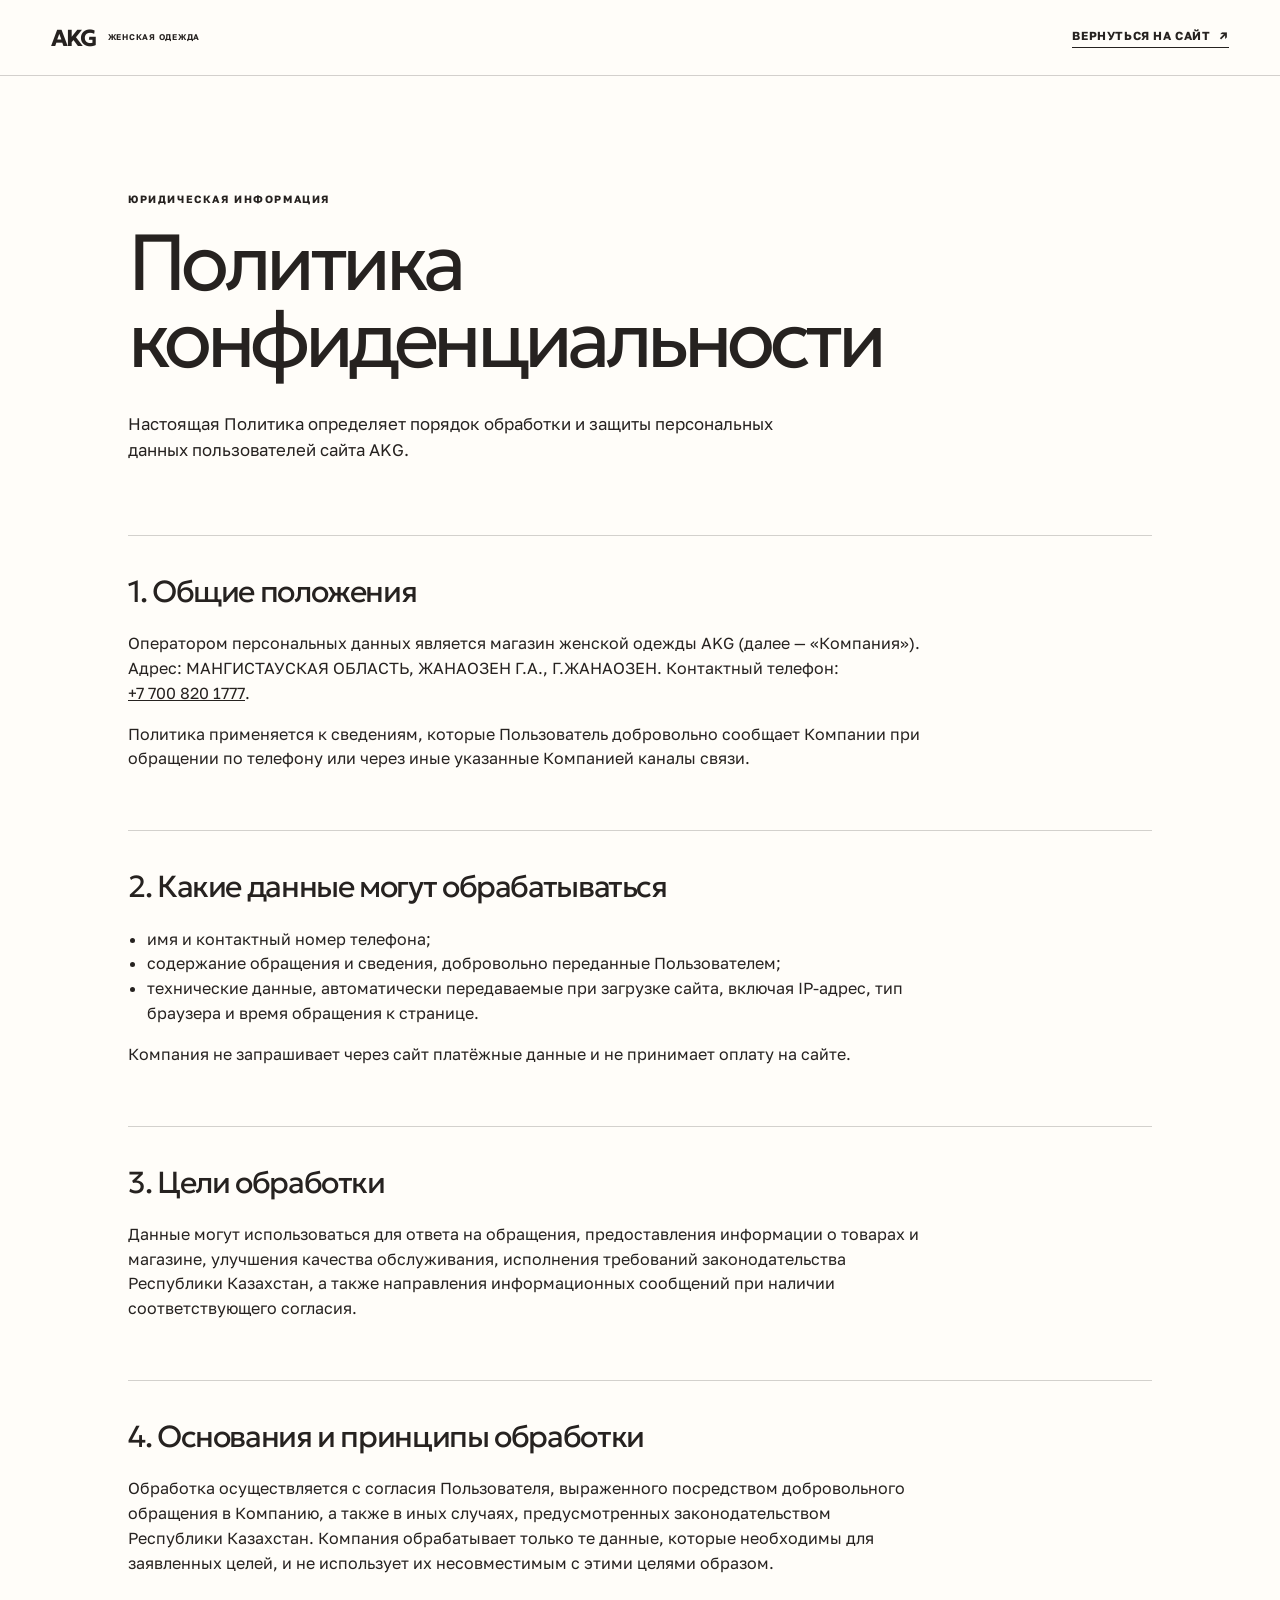
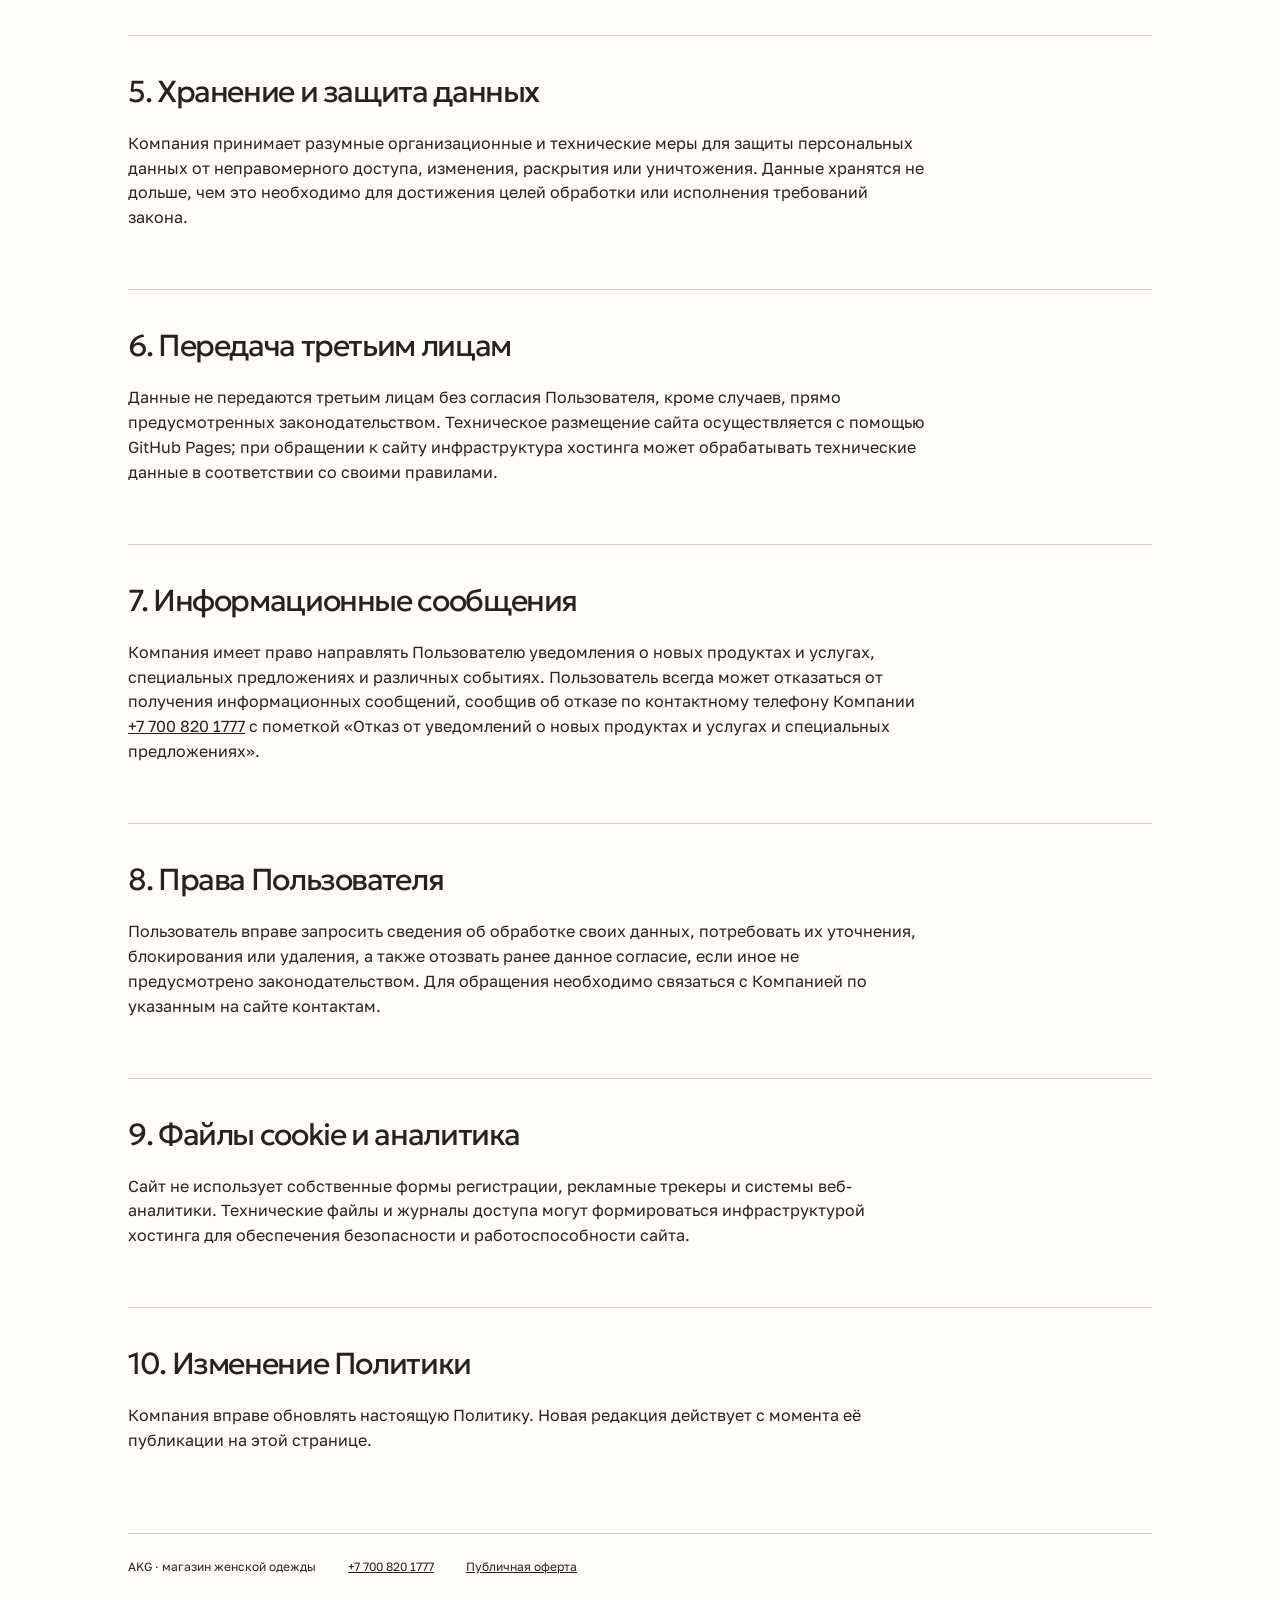
==== privacy/index.html @ e5614c27 "feat: build AKG clothing landing page" ====
<!DOCTYPE html>
<html lang="ru">
<head>
  <meta charset="utf-8">
  <meta name="viewport" content="width=device-width, initial-scale=1">
  <meta name="theme-color" content="#fffaf4">
  <meta name="description" content="Политика конфиденциальности магазина женской одежды AKG.">
  <link rel="canonical" href="https://www.akgstore.kz/privacy/">
  <link rel="icon" href="../assets/favicon.svg" type="image/svg+xml">
  <link rel="stylesheet" href="../styles.css">
  <title>Политика конфиденциальности — AKG</title>
</head>
<body class="legal-page">
  <header class="site-header">
    <a class="brand" href="../" aria-label="AKG — на главную">
      <span class="brand__name">AKG</span>
      <span class="brand__note">женская одежда</span>
    </a>
    <a class="text-link" href="../">Вернуться на сайт <span aria-hidden="true">↗</span></a>
  </header>

  <main class="legal-main">
    <p class="legal-kicker">Юридическая информация</p>
    <h1 class="long-title"><span>Политика</span><br><span>конфиденциальности</span></h1>
    <p class="legal-intro">Настоящая Политика определяет порядок обработки и защиты персональных данных пользователей сайта AKG.</p>

    <div class="legal-content">
      <section>
        <h2>1. Общие положения</h2>
        <p>Оператором персональных данных является магазин женской одежды AKG (далее — «Компания»). Адрес: МАНГИСТАУСКАЯ ОБЛАСТЬ, ЖАНАОЗЕН Г.А., Г.ЖАНАОЗЕН. Контактный телефон: <a href="tel:+77008201777">+7&nbsp;700&nbsp;820&nbsp;1777</a>.</p>
        <p>Политика применяется к сведениям, которые Пользователь добровольно сообщает Компании при обращении по телефону или через иные указанные Компанией каналы связи.</p>
      </section>

      <section>
        <h2>2. Какие данные могут обрабатываться</h2>
        <ul>
          <li>имя и контактный номер телефона;</li>
          <li>содержание обращения и сведения, добровольно переданные Пользователем;</li>
          <li>технические данные, автоматически передаваемые при загрузке сайта, включая IP-адрес, тип браузера и время обращения к странице.</li>
        </ul>
        <p>Компания не запрашивает через сайт платёжные данные и не принимает оплату на сайте.</p>
      </section>

      <section>
        <h2>3. Цели обработки</h2>
        <p>Данные могут использоваться для ответа на обращения, предоставления информации о товарах и магазине, улучшения качества обслуживания, исполнения требований законодательства Республики Казахстан, а также направления информационных сообщений при наличии соответствующего согласия.</p>
      </section>

      <section>
        <h2>4. Основания и принципы обработки</h2>
        <p>Обработка осуществляется с согласия Пользователя, выраженного посредством добровольного обращения в Компанию, а также в иных случаях, предусмотренных законодательством Республики Казахстан. Компания обрабатывает только те данные, которые необходимы для заявленных целей, и не использует их несовместимым с этими целями образом.</p>
      </section>

      <section>
        <h2>5. Хранение и защита данных</h2>
        <p>Компания принимает разумные организационные и технические меры для защиты персональных данных от неправомерного доступа, изменения, раскрытия или уничтожения. Данные хранятся не дольше, чем это необходимо для достижения целей обработки или исполнения требований закона.</p>
      </section>

      <section>
        <h2>6. Передача третьим лицам</h2>
        <p>Данные не передаются третьим лицам без согласия Пользователя, кроме случаев, прямо предусмотренных законодательством. Техническое размещение сайта осуществляется с помощью GitHub Pages; при обращении к сайту инфраструктура хостинга может обрабатывать технические данные в соответствии со своими правилами.</p>
      </section>

      <section>
        <h2>7. Информационные сообщения</h2>
        <p>Компания имеет право направлять Пользователю уведомления о новых продуктах и услугах, специальных предложениях и различных событиях. Пользователь всегда может отказаться от получения информационных сообщений, сообщив об отказе по контактному телефону Компании <a href="tel:+77008201777">+7&nbsp;700&nbsp;820&nbsp;1777</a> с пометкой «Отказ от уведомлений о новых продуктах и услугах и специальных предложениях».</p>
      </section>

      <section>
        <h2>8. Права Пользователя</h2>
        <p>Пользователь вправе запросить сведения об обработке своих данных, потребовать их уточнения, блокирования или удаления, а также отозвать ранее данное согласие, если иное не предусмотрено законодательством. Для обращения необходимо связаться с Компанией по указанным на сайте контактам.</p>
      </section>

      <section>
        <h2>9. Файлы cookie и аналитика</h2>
        <p>Сайт не использует собственные формы регистрации, рекламные трекеры и системы веб-аналитики. Технические файлы и журналы доступа могут формироваться инфраструктурой хостинга для обеспечения безопасности и работоспособности сайта.</p>
      </section>

      <section>
        <h2>10. Изменение Политики</h2>
        <p>Компания вправе обновлять настоящую Политику. Новая редакция действует с момента её публикации на этой странице.</p>
      </section>
    </div>

    <div class="legal-meta">
      <span>AKG · магазин женской одежды</span>
      <a href="tel:+77008201777">+7&nbsp;700&nbsp;820&nbsp;1777</a>
      <a href="../offer/">Публичная оферта</a>
    </div>
  </main>
</body>
</html>
---- styles.css ----
@font-face {
  font-family: "Geologica";
  src: url("assets/fonts/Geologica-Variable.ttf") format("truetype");
  font-weight: 100 900;
  font-style: normal;
  font-display: swap;
}

@font-face {
  font-family: "Golos Text";
  src: url("assets/fonts/GolosText-Variable.ttf") format("truetype");
  font-weight: 400 900;
  font-style: normal;
  font-display: swap;
}

:root {
  --base: #f6f0e8;
  --paper: #fffdf9;
  --mint: #aee3d8;
  --blue: #86d1c4;
  --orange: #f28c48;
  --brown: #49362f;
  --ink: #262220;
  --line: rgba(38, 34, 32, 0.2);
  --display: "Geologica", sans-serif;
  --body: "Golos Text", sans-serif;
  --gutter: clamp(1.25rem, 4vw, 4.5rem);
  --space: clamp(6rem, 12vw, 11rem);
}

*, *::before, *::after { box-sizing: border-box; }

html {
  scroll-behavior: smooth;
  scroll-padding-top: 5rem;
}

body {
  margin: 0;
  overflow-x: hidden;
  color: var(--ink);
  background: var(--base);
  font-family: var(--body);
  font-size: 1rem;
  line-height: 1.55;
}

img { display: block; width: 100%; }
a { color: inherit; }
button, a { -webkit-tap-highlight-color: transparent; }

.sr-only {
  position: absolute;
  width: 1px;
  height: 1px;
  padding: 0;
  margin: -1px;
  overflow: hidden;
  clip: rect(0, 0, 0, 0);
  white-space: nowrap;
  border: 0;
}

.skip-link {
  position: fixed;
  top: 0.75rem;
  left: 0.75rem;
  z-index: 100;
  padding: 0.75rem 1rem;
  color: var(--paper);
  background: var(--ink);
  transform: translateY(-150%);
}

.skip-link:focus { transform: none; }

.site-header {
  position: fixed;
  inset: 0 0 auto;
  z-index: 10;
  display: flex;
  align-items: center;
  justify-content: space-between;
  min-height: 4.75rem;
  padding: 0.75rem var(--gutter);
  border-bottom: 1px solid var(--line);
  background: rgba(246, 240, 232, 0.84);
  backdrop-filter: blur(10px);
  transition: background-color 180ms ease, border-color 180ms ease;
}

.site-header.is-scrolled,
.site-header.is-open {
  background: rgba(246, 240, 232, 0.95);
  border-color: var(--line);
  backdrop-filter: blur(12px);
}

.brand {
  display: inline-flex;
  align-items: center;
  gap: 0.75rem;
  text-decoration: none;
  line-height: 1;
}

.brand__name {
  font-family: var(--display);
  font-size: 1.45rem;
  font-variation-settings: "SHRP" 68, "CRSV" 0;
  font-weight: 680;
  letter-spacing: -0.08em;
}

.brand__note {
  max-width: 7rem;
  font-size: 0.52rem;
  font-weight: 650;
  line-height: 1.2;
  letter-spacing: 0.09em;
  text-transform: uppercase;
}

.menu-toggle {
  position: relative;
  z-index: 2;
  display: grid;
  width: 2.75rem;
  height: 2.75rem;
  padding: 0.85rem 0.55rem;
  border: 0;
  background: transparent;
  cursor: pointer;
}

.menu-toggle span:not(.sr-only) {
  display: block;
  width: 100%;
  height: 1px;
  background: currentColor;
  transition: transform 180ms ease;
}

.menu-toggle[aria-expanded="true"] span:first-child { transform: translateY(6px) rotate(45deg); }
.menu-toggle[aria-expanded="true"] span:nth-child(2) { transform: translateY(-6px) rotate(-45deg); }

.site-nav {
  position: fixed;
  inset: 0;
  display: flex;
  flex-direction: column;
  justify-content: center;
  gap: 1rem;
  padding: 6rem var(--gutter);
  background: var(--mint);
  opacity: 0;
  visibility: hidden;
  transform: translateY(-1rem);
  transition: opacity 180ms ease, visibility 180ms ease, transform 180ms ease;
}

.site-nav.is-open {
  opacity: 1;
  visibility: visible;
  transform: none;
}

.site-nav a {
  width: fit-content;
  font-family: var(--display);
  font-size: clamp(2.2rem, 10vw, 4rem);
  font-weight: 360;
  letter-spacing: -0.05em;
  text-decoration: none;
}

.hero {
  min-height: 100svh;
  padding-top: 4.75rem;
}

.hero__copy {
  position: relative;
  display: flex;
  flex-direction: column;
  justify-content: center;
  min-height: 47svh;
  padding: 3.2rem var(--gutter) 2.7rem;
}

.eyebrow,
.section-mark {
  margin: 0 0 1.4rem;
  font-size: 0.66rem;
  font-weight: 700;
  letter-spacing: 0.16em;
  text-transform: uppercase;
}

.hero h1,
.display-title {
  margin: 0;
  font-family: var(--display);
  font-variation-settings: "SHRP" 52, "CRSV" 0;
  font-weight: 320;
  line-height: 0.92;
  letter-spacing: -0.075em;
}

.hero h1 { font-size: clamp(3.25rem, 13vw, 8.7rem); }
.hero h1 span { display: block; }
.hero h1 span:last-child { margin-left: 0.45em; }
.display-title { font-size: clamp(3rem, 9vw, 7.2rem); }

.hero__lead {
  max-width: 26rem;
  margin: 1.8rem 0 0;
  font-size: clamp(1rem, 2.3vw, 1.25rem);
}

.hero__actions {
  display: flex;
  flex-wrap: wrap;
  align-items: center;
  gap: 1.25rem;
  margin-top: 2rem;
}

.button {
  display: inline-flex;
  align-items: center;
  justify-content: center;
  min-height: 3.25rem;
  padding: 0.8rem 1.4rem;
  border: 1px solid currentColor;
  border-radius: 100vw;
  font-size: 0.73rem;
  font-weight: 700;
  letter-spacing: 0.06em;
  text-decoration: none;
  text-transform: uppercase;
  transition: color 180ms ease, background-color 180ms ease, transform 180ms ease;
}

.button:hover { transform: translateY(-2px); }
.button--dark { color: var(--paper); background: var(--ink); border-color: var(--ink); }
.button--dark:hover { color: var(--ink); background: var(--mint); border-color: var(--mint); }
.button--light { color: var(--ink); background: var(--paper); border-color: var(--paper); }
.button--light:hover { background: var(--mint); border-color: var(--mint); }

.text-link {
  display: inline-flex;
  align-items: center;
  gap: 0.55rem;
  padding-bottom: 0.18rem;
  border-bottom: 1px solid currentColor;
  font-size: 0.73rem;
  font-weight: 700;
  letter-spacing: 0.05em;
  text-decoration: none;
  text-transform: uppercase;
}

.text-link span { transition: transform 180ms ease; }
.text-link:hover span { transform: translate(0.15rem, -0.15rem); }
.hero__number { display: none; }

.hero__visual {
  min-height: 53svh;
  overflow: hidden;
  background: #e9b7c7;
}

.hero__visual img {
  height: 100%;
  min-height: 53svh;
  object-fit: cover;
  object-position: center 55%;
}

.section { padding: var(--space) var(--gutter); }

.intro { border-bottom: 1px solid var(--line); }

.intro__grid {
  display: grid;
  gap: 2.5rem;
}

.intro__copy { max-width: 34rem; }
.intro__copy p { margin: 0 0 1.15rem; }

.section-heading {
  display: grid;
  gap: 2rem;
  margin-bottom: clamp(4rem, 9vw, 8rem);
}

.section-heading__note { max-width: 20rem; margin: 0; align-self: end; }

.look-grid {
  display: grid;
  grid-template-columns: repeat(2, minmax(0, 1fr));
  gap: 1rem 0.75rem;
}

.look-card { margin: 0; overflow: hidden; }
.look-card:nth-child(even) { margin-top: 2.5rem; }

.look-card img {
  aspect-ratio: 3 / 4;
  object-fit: cover;
  filter: saturate(0.88);
  transition: filter 250ms ease, transform 450ms cubic-bezier(.2,.7,.2,1);
}

.look-card--one img { object-position: 50% 60%; }
.look-card--two img { object-position: 50% 48%; }
.look-card--three img { object-position: 50% 56%; transform: scale(1.32); transform-origin: 32% 88%; }
.look-card--four img { object-position: 50% 48%; }
.look-card--five img { object-position: 50% 50%; }
.look-card:hover img { filter: saturate(1); transform: scale(1.012); }
.look-card--three:hover img { transform: scale(1.34); }

.look-card figcaption {
  padding: 0.65rem 0;
  border-top: 1px solid var(--line);
  font-size: 0.62rem;
  font-weight: 700;
  letter-spacing: 0.11em;
  text-transform: uppercase;
}

.feature {
  display: grid;
  background: var(--mint);
}

.feature__image { min-height: 66svh; overflow: hidden; }
.feature__image img { height: 100%; object-fit: cover; object-position: center 55%; transform: scale(1.24); transform-origin: 48% 92%; }

.feature__copy {
  display: flex;
  flex-direction: column;
  justify-content: center;
  min-height: 64svh;
  padding: var(--space) var(--gutter);
}

.feature__copy > p:not(.section-mark) { max-width: 29rem; margin: 2rem 0; }
.feature__copy .text-link { align-self: flex-start; }

.contact {
  color: var(--paper);
  background: var(--brown);
}

.contact__grid { display: grid; gap: 3.8rem; }

.contact__phone {
  display: inline-block;
  margin-bottom: 2rem;
  font-family: var(--display);
  font-size: clamp(1.65rem, 6vw, 3.5rem);
  font-weight: 350;
  line-height: 1.1;
  letter-spacing: -0.05em;
  text-decoration: none;
}

.contact address {
  margin-bottom: 2.5rem;
  font-style: normal;
  font-size: 0.84rem;
  letter-spacing: 0.04em;
}

.site-footer {
  display: grid;
  gap: 2.5rem;
  padding: 3rem var(--gutter);
  color: var(--paper);
  background: var(--ink);
  font-size: 0.72rem;
}

.site-footer__brand > span {
  font-family: var(--display);
  font-size: 2.35rem;
  font-weight: 650;
  letter-spacing: -0.08em;
}

.site-footer__brand p { margin: 0.35rem 0 0; }
.site-footer nav { display: flex; flex-direction: column; align-items: flex-start; gap: 0.8rem; }
.site-footer a { text-underline-offset: 0.25rem; }
.site-footer__copy { margin: 0; align-self: end; }

.js .reveal {
  opacity: 0;
  transform: translateY(1.2rem);
  transition: opacity 620ms ease, transform 620ms cubic-bezier(.2,.65,.25,1);
}

.js .reveal--image { transform: translateY(1rem) scale(0.99); }
.js .reveal--delay-1 { transition-delay: 80ms; }
.js .reveal--delay-2 { transition-delay: 160ms; }
.js .reveal--delay-3 { transition-delay: 240ms; }
.js .reveal.is-visible { opacity: 1; transform: none; }

/* Legal pages */
.legal-page { background: var(--paper); }
.legal-page .site-header { position: sticky; background: rgba(255,253,249,0.95); border-color: var(--line); }
.legal-page .brand { color: var(--ink); }
.legal-main { width: min(100% - 2.5rem, 64rem); margin: 0 auto; padding: clamp(4rem, 9vw, 8rem) 0; }
.legal-kicker { margin: 0 0 1rem; font-size: 0.66rem; font-weight: 700; letter-spacing: 0.15em; text-transform: uppercase; }
.legal-main h1 { max-width: 58rem; margin: 0; font-family: var(--display); font-size: clamp(2.35rem, 7.6vw, 6.4rem); font-weight: 330; line-height: 0.98; letter-spacing: -0.07em; }
.legal-main h1.long-title { font-size: clamp(1.85rem, 6.2vw, 5rem); }
.legal-main h1.long-title span { white-space: nowrap; }
.legal-intro { max-width: 42rem; margin: 2rem 0 4.5rem; font-size: 1.05rem; }
.legal-content { display: grid; gap: 2.7rem; }
.legal-content section { padding-top: 2rem; border-top: 1px solid var(--line); }
.legal-content h2 { margin: 0 0 1rem; font-family: var(--display); font-size: clamp(1.4rem, 3.5vw, 1.9rem); font-weight: 380; letter-spacing: -0.045em; }
.legal-content p, .legal-content li { max-width: 50rem; }
.legal-content ul { padding-left: 1.2rem; }
.legal-meta { display: flex; flex-wrap: wrap; gap: 0.7rem 2rem; margin-top: 4rem; padding-top: 1.5rem; border-top: 1px solid var(--line); font-size: 0.75rem; }
.required-field { display: inline-block; padding: 0.08rem 0.35rem; color: #3a2a00; background: #fff0a8; }

@media (min-width: 48rem) {
  .menu-toggle { display: none; }
  .site-nav { position: static; flex-direction: row; gap: 2.2rem; padding: 0; background: transparent; opacity: 1; visibility: visible; transform: none; }
  .site-nav a { font-family: var(--body); font-size: 0.66rem; font-weight: 700; letter-spacing: 0.1em; text-transform: uppercase; }
  .hero { display: grid; grid-template-columns: minmax(0, 48%) minmax(0, 52%); padding-top: 0; }
  .hero h1 { font-size: clamp(4.5rem, 8.25vw, 7.5rem); }
  .hero h1 span:last-child { margin-left: 0.25em; }
  .hero__copy { min-height: 100svh; padding-top: 8rem; }
  .hero__visual { min-height: 100svh; }
  .hero__visual img { min-height: 100svh; }
  .hero__number { position: absolute; bottom: 2rem; display: block; margin: 0; font-size: 0.62rem; font-weight: 700; letter-spacing: 0.12em; }
  .intro__grid { grid-template-columns: 1.2fr 0.8fr; align-items: end; }
  .section-heading { grid-template-columns: 1fr auto; }
  .look-grid { grid-template-columns: repeat(12, minmax(0, 1fr)); gap: 1.5rem; align-items: start; }
  .look-card:nth-child(even) { margin-top: 0; }
  .look-card--one { grid-column: 1 / span 5; }
  .look-card--two { grid-column: 7 / span 6; margin-top: 7rem; }
  .look-card--three { grid-column: 2 / span 3; margin-top: -2rem; }
  .look-card--four { grid-column: 5 / span 4; margin-top: 4rem; }
  .look-card--five { grid-column: 10 / span 3; }
  .feature { grid-template-columns: 1fr 1fr; }
  .feature__image, .feature__copy { min-height: 100svh; }
  .contact__grid { grid-template-columns: 1.15fr 0.85fr; align-items: end; }
  .site-footer { grid-template-columns: 1fr auto auto; align-items: end; }
}

@media (min-width: 75rem) {
  .hero__copy { padding-right: clamp(3rem, 7vw, 8rem); }
  .hero__visual img { object-position: center 55%; }
}

@media (prefers-reduced-motion: reduce) {
  html { scroll-behavior: auto; }
  *, *::before, *::after { scroll-behavior: auto !important; transition-duration: 0.01ms !important; animation-duration: 0.01ms !important; animation-iteration-count: 1 !important; }
}
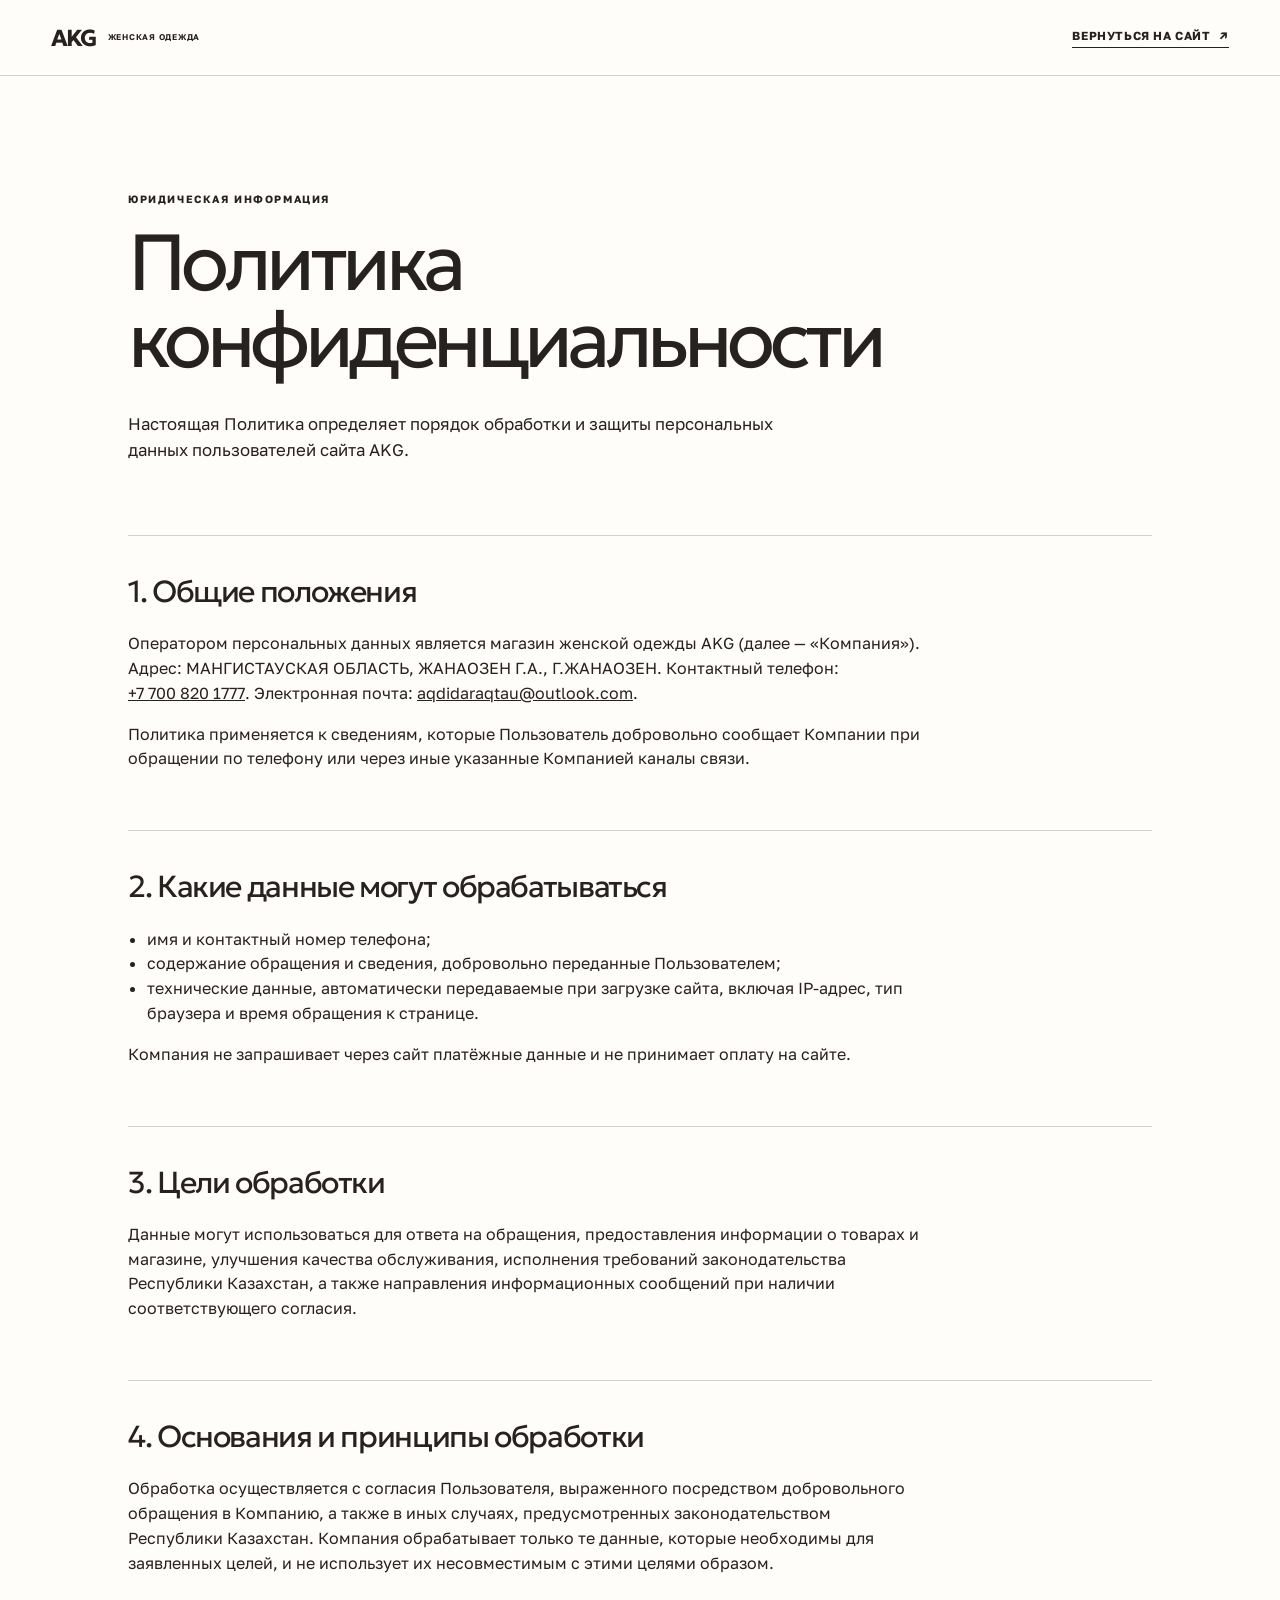
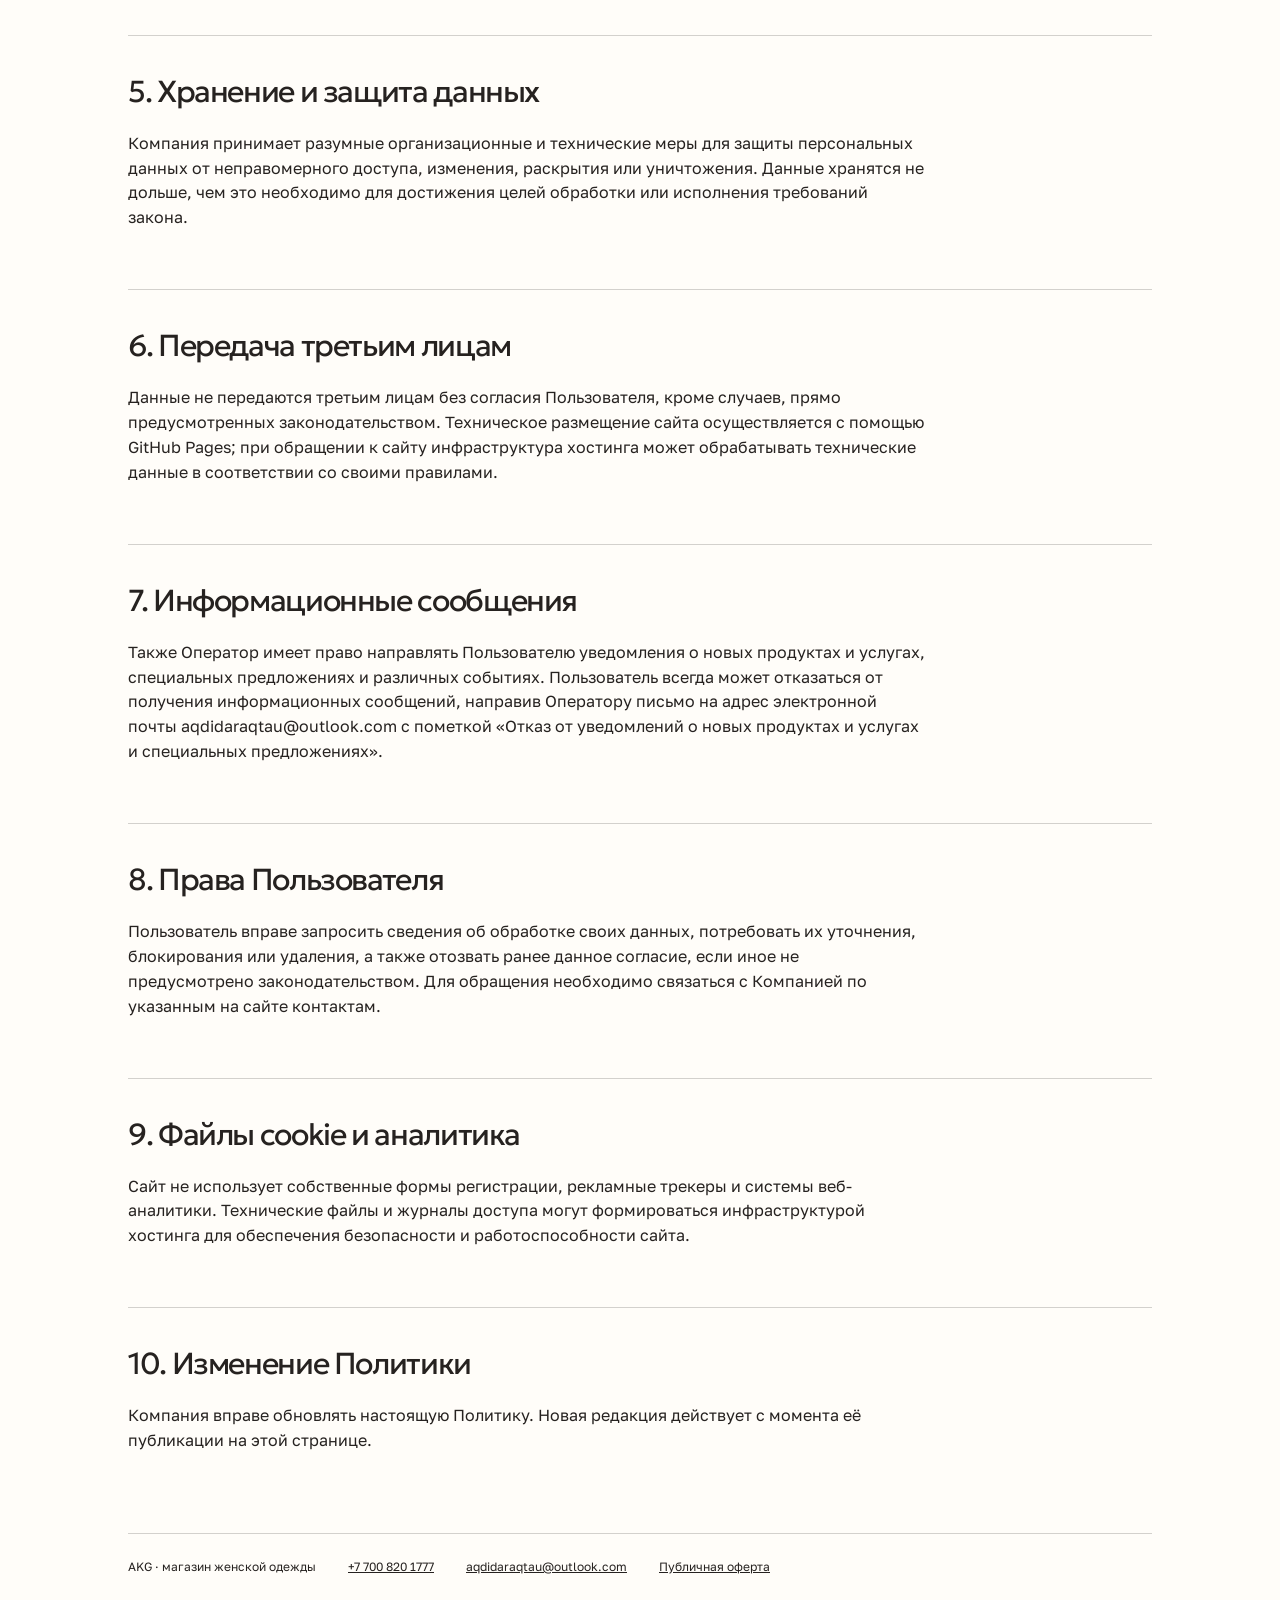
==== commit 0cd4e919: "feat: refine mobile gallery and legal details" ====
--- a/privacy/index.html
+++ b/privacy/index.html
@@ -27,7 +27,7 @@
     <div class="legal-content">
       <section>
         <h2>1. Общие положения</h2>
-        <p>Оператором персональных данных является магазин женской одежды AKG (далее — «Компания»). Адрес: МАНГИСТАУСКАЯ ОБЛАСТЬ, ЖАНАОЗЕН Г.А., Г.ЖАНАОЗЕН. Контактный телефон: <a href="tel:+77008201777">+7&nbsp;700&nbsp;820&nbsp;1777</a>.</p>
+        <p>Оператором персональных данных является магазин женской одежды AKG (далее — «Компания»). Адрес: МАНГИСТАУСКАЯ ОБЛАСТЬ, ЖАНАОЗЕН Г.А., Г.ЖАНАОЗЕН. Контактный телефон: <a href="tel:+77008201777">+7&nbsp;700&nbsp;820&nbsp;1777</a>. Электронная почта: <a href="mailto:aqdidaraqtau@outlook.com">aqdidaraqtau@outlook.com</a>.</p>
         <p>Политика применяется к сведениям, которые Пользователь добровольно сообщает Компании при обращении по телефону или через иные указанные Компанией каналы связи.</p>
       </section>
 
@@ -61,9 +61,9 @@
         <p>Данные не передаются третьим лицам без согласия Пользователя, кроме случаев, прямо предусмотренных законодательством. Техническое размещение сайта осуществляется с помощью GitHub Pages; при обращении к сайту инфраструктура хостинга может обрабатывать технические данные в соответствии со своими правилами.</p>
       </section>
 
-      <section>
+      <section id="notifications">
         <h2>7. Информационные сообщения</h2>
-        <p>Компания имеет право направлять Пользователю уведомления о новых продуктах и услугах, специальных предложениях и различных событиях. Пользователь всегда может отказаться от получения информационных сообщений, сообщив об отказе по контактному телефону Компании <a href="tel:+77008201777">+7&nbsp;700&nbsp;820&nbsp;1777</a> с пометкой «Отказ от уведомлений о новых продуктах и услугах и специальных предложениях».</p>
+        <p>Также Оператор имеет право направлять Пользователю уведомления о новых продуктах и услугах, специальных предложениях и различных событиях. Пользователь всегда может отказаться от получения информационных сообщений, направив Оператору письмо на адрес электронной почты aqdidaraqtau@outlook.com с пометкой «Отказ от уведомлений о новых продуктах и услугах и специальных предложениях».</p>
       </section>
 
       <section>
@@ -85,6 +85,7 @@
     <div class="legal-meta">
       <span>AKG · магазин женской одежды</span>
       <a href="tel:+77008201777">+7&nbsp;700&nbsp;820&nbsp;1777</a>
+      <a href="mailto:aqdidaraqtau@outlook.com">aqdidaraqtau@outlook.com</a>
       <a href="../offer/">Публичная оферта</a>
     </div>
   </main>
--- a/styles.css
+++ b/styles.css
@@ -208,9 +208,10 @@
   letter-spacing: -0.075em;
 }
 
-.hero h1 { font-size: clamp(3.25rem, 13vw, 8.7rem); }
+.hero h1 { font-size: clamp(2.45rem, 11vw, 5rem); }
 .hero h1 span { display: block; }
-.hero h1 span:last-child { margin-left: 0.45em; }
+.hero h1 span:nth-child(2) { margin-left: 0.34em; }
+.hero h1 span:last-child { margin-left: 0.08em; }
 .display-title { font-size: clamp(3rem, 9vw, 7.2rem); }
 
 .hero__lead {
@@ -291,6 +292,77 @@
 .intro__copy { max-width: 34rem; }
 .intro__copy p { margin: 0 0 1.15rem; }
 
+.collage {
+  overflow: hidden;
+  background: var(--paper);
+}
+
+.collage__grid {
+  display: grid;
+  gap: 3.5rem;
+}
+
+.collage__copy { max-width: 38rem; }
+.collage__copy > p:last-child { max-width: 30rem; margin: 2rem 0 0; }
+
+.collage__stage {
+  position: relative;
+  min-height: 46rem;
+}
+
+.collage__stage figure {
+  position: absolute;
+  margin: 0;
+  overflow: hidden;
+  background: var(--base);
+  border: 0.5rem solid var(--paper);
+  box-shadow: 0 1rem 2.4rem rgba(73, 54, 47, 0.12);
+}
+
+.collage__stage img {
+  height: 100%;
+  object-fit: cover;
+}
+
+.collage__main {
+  top: 0;
+  right: 0;
+  width: 86%;
+  height: 72%;
+}
+
+.collage__main img {
+  object-position: 50% 52%;
+  transform: scale(1.62);
+  transform-origin: 50% 100%;
+}
+
+.collage__small {
+  bottom: 0;
+  left: 0;
+  z-index: 2;
+  width: 58%;
+  height: 43%;
+}
+
+.collage__small img {
+  transform: scale(1.46);
+  transform-origin: 50% 100%;
+}
+
+.collage__detail {
+  right: 1%;
+  bottom: 4%;
+  z-index: 3;
+  width: 45%;
+  height: 31%;
+}
+
+.collage__detail img {
+  transform: scale(1.58);
+  transform-origin: 52% 100%;
+}
+
 .section-heading {
   display: grid;
   gap: 2rem;
@@ -301,12 +373,24 @@
 
 .look-grid {
   display: grid;
-  grid-template-columns: repeat(2, minmax(0, 1fr));
-  gap: 1rem 0.75rem;
-}
-
-.look-card { margin: 0; overflow: hidden; }
-.look-card:nth-child(even) { margin-top: 2.5rem; }
+  grid-template-columns: 1fr;
+  gap: 1.5rem;
+}
+
+.look-card {
+  width: 88%;
+  margin: 0;
+  padding: 0.5rem 0.5rem 0.2rem;
+  overflow: hidden;
+  border: 1px solid var(--line);
+  background: var(--paper);
+  box-shadow: 0 0.85rem 2rem rgba(73, 54, 47, 0.08);
+}
+
+.look-card:nth-child(even) { width: 76%; margin-left: auto; }
+.look-card--three { width: 70%; margin-left: 6%; }
+.look-card--four { width: 82%; }
+.look-card--five { width: 74%; margin-left: auto; }
 
 .look-card img {
   aspect-ratio: 3 / 4;
@@ -324,7 +408,7 @@
 .look-card--three:hover img { transform: scale(1.34); }
 
 .look-card figcaption {
-  padding: 0.65rem 0;
+  padding: 0.7rem 0.2rem 0.55rem;
   border-top: 1px solid var(--line);
   font-size: 0.62rem;
   font-weight: 700;
@@ -332,12 +416,73 @@
   text-transform: uppercase;
 }
 
+.photo-strip {
+  display: flex;
+  gap: 0.75rem;
+  overflow-x: auto;
+  padding: 0.75rem;
+  overscroll-behavior-inline: contain;
+  scroll-snap-type: x mandatory;
+  scroll-padding-inline: 0.75rem;
+  scrollbar-width: thin;
+  background: var(--ink);
+}
+
+.photo-strip__note,
+.photo-strip__item {
+  flex: 0 0 calc(100vw - 2.5rem);
+  min-height: 68svh;
+  scroll-snap-align: start;
+  border: 0.5rem solid var(--paper);
+}
+
+.photo-strip__note {
+  display: flex;
+  flex-direction: column;
+  justify-content: center;
+  padding: clamp(3rem, 14vw, 5rem) var(--gutter);
+  background: var(--blue);
+}
+
+.photo-strip__note .display-title {
+  max-width: 9em;
+  font-size: clamp(2.8rem, 9vw, 5rem);
+}
+
+.photo-strip__note > p:last-child {
+  max-width: 27rem;
+  margin: 2rem 0 0;
+}
+
+.photo-strip__item {
+  margin: 0;
+  overflow: hidden;
+  background: var(--paper);
+}
+
+.photo-strip__item img {
+  height: 100%;
+  object-fit: cover;
+  transform: scale(1.48);
+  transform-origin: 50% 100%;
+}
+
+.photo-strip__item--one img { object-position: 50% 58%; }
+.photo-strip__item--two img { object-position: 50% 57%; transform: scale(1.52); }
+.photo-strip__item--three img { object-position: 50% 60%; transform: scale(1.56); }
+.photo-strip__item--four img { object-position: 50% 56%; transform: scale(1.95); }
+
 .feature {
   display: grid;
   background: var(--mint);
 }
 
-.feature__image { min-height: 66svh; overflow: hidden; }
+.feature__image {
+  min-height: 66svh;
+  margin: 0.75rem;
+  overflow: hidden;
+  border: 0.5rem solid var(--paper);
+}
 .feature__image img { height: 100%; object-fit: cover; object-position: center 55%; transform: scale(1.24); transform-origin: 48% 92%; }
 
 .feature__copy {
@@ -349,6 +494,7 @@
 }
 
 .feature__copy > p:not(.section-mark) { max-width: 29rem; margin: 2rem 0; }
+.feature__copy .display-title { font-size: clamp(2.6rem, 6vw, 5.2rem); }
 .feature__copy .text-link { align-self: flex-start; }
 
 .contact {
@@ -393,6 +539,15 @@
 }
 
 .site-footer__brand p { margin: 0.35rem 0 0; }
+.site-footer__requisites {
+  padding: 1.25rem;
+  border: 1px solid rgba(255, 253, 249, 0.42);
+  background: rgba(255, 253, 249, 0.06);
+}
+.site-footer__requisites address { margin: 0; font-style: normal; font-size: 0.82rem; line-height: 1.75; }
+.site-footer__requisites address span,
+.site-footer__requisites address a { display: block; width: fit-content; white-space: nowrap; }
+.site-footer__email { display: inline-block; margin-top: 1rem; }
 .site-footer nav { display: flex; flex-direction: column; align-items: flex-start; gap: 0.8rem; }
 .site-footer a { text-underline-offset: 0.25rem; }
 .site-footer__copy { margin: 0; align-self: end; }
@@ -432,25 +587,39 @@
   .site-nav { position: static; flex-direction: row; gap: 2.2rem; padding: 0; background: transparent; opacity: 1; visibility: visible; transform: none; }
   .site-nav a { font-family: var(--body); font-size: 0.66rem; font-weight: 700; letter-spacing: 0.1em; text-transform: uppercase; }
   .hero { display: grid; grid-template-columns: minmax(0, 48%) minmax(0, 52%); padding-top: 0; }
-  .hero h1 { font-size: clamp(4.5rem, 8.25vw, 7.5rem); }
-  .hero h1 span:last-child { margin-left: 0.25em; }
+  .hero h1 { font-size: clamp(4.25rem, 5.55vw, 5rem); }
+  .hero h1 span:nth-child(2) { margin-left: 0.28em; }
+  .hero h1 span:last-child { margin-left: 0.06em; }
   .hero__copy { min-height: 100svh; padding-top: 8rem; }
   .hero__visual { min-height: 100svh; }
   .hero__visual img { min-height: 100svh; }
   .hero__number { position: absolute; bottom: 2rem; display: block; margin: 0; font-size: 0.62rem; font-weight: 700; letter-spacing: 0.12em; }
   .intro__grid { grid-template-columns: 1.2fr 0.8fr; align-items: end; }
+  .collage__grid { grid-template-columns: 0.72fr 1.28fr; align-items: center; }
+  .collage__stage { min-height: min(70vw, 55rem); }
+  .collage__stage figure { box-shadow: 0 1rem 3rem rgba(73, 54, 47, 0.1); }
+  .collage__main { width: 72%; height: 78%; }
+  .collage__small { width: 46%; height: 47%; }
+  .collage__detail { width: 34%; height: 36%; }
   .section-heading { grid-template-columns: 1fr auto; }
   .look-grid { grid-template-columns: repeat(12, minmax(0, 1fr)); gap: 1.5rem; align-items: start; }
-  .look-card:nth-child(even) { margin-top: 0; }
+  .look-card { width: auto; margin-left: 0; }
+  .look-card:nth-child(even) { width: auto; margin-top: 0; margin-left: 0; }
   .look-card--one { grid-column: 1 / span 5; }
   .look-card--two { grid-column: 7 / span 6; margin-top: 7rem; }
   .look-card--three { grid-column: 2 / span 3; margin-top: -2rem; }
   .look-card--four { grid-column: 5 / span 4; margin-top: 4rem; }
   .look-card--five { grid-column: 10 / span 3; }
+  .photo-strip { display: grid; grid-template-columns: 1.25fr repeat(4, minmax(0, 0.72fr)); gap: 0; overflow: hidden; padding: 0; }
+  .photo-strip__note, .photo-strip__item { min-width: 0; min-height: 100svh; border: 0; }
+  .photo-strip__note { padding-inline: clamp(2rem, 4vw, 4.5rem); }
+  .photo-strip__note .display-title { font-size: clamp(3.2rem, 4.3vw, 5rem); }
   .feature { grid-template-columns: 1fr 1fr; }
+  .feature__image { margin: 0; border: 0; }
   .feature__image, .feature__copy { min-height: 100svh; }
   .contact__grid { grid-template-columns: 1.15fr 0.85fr; align-items: end; }
-  .site-footer { grid-template-columns: 1fr auto auto; align-items: end; }
+  .site-footer { grid-template-columns: 1fr minmax(22rem, 0.8fr) auto; align-items: end; }
+  .site-footer__requisites { grid-column: 1 / -1; }
 }
 
 @media (min-width: 75rem) {
@@ -458,6 +627,13 @@
   .hero__visual img { object-position: center 55%; }
 }
 
+@media (max-width: 23rem) {
+  .site-footer__requisites { padding: 1rem 0.75rem; }
+  .site-footer__requisites address { font-size: 0.68rem; letter-spacing: -0.015em; }
+  .legal-main { width: min(100% - 2rem, 64rem); }
+  .legal-main h1.long-title { font-size: 1.65rem; }
+}
+
 @media (prefers-reduced-motion: reduce) {
   html { scroll-behavior: auto; }
   *, *::before, *::after { scroll-behavior: auto !important; transition-duration: 0.01ms !important; animation-duration: 0.01ms !important; animation-iteration-count: 1 !important; }
